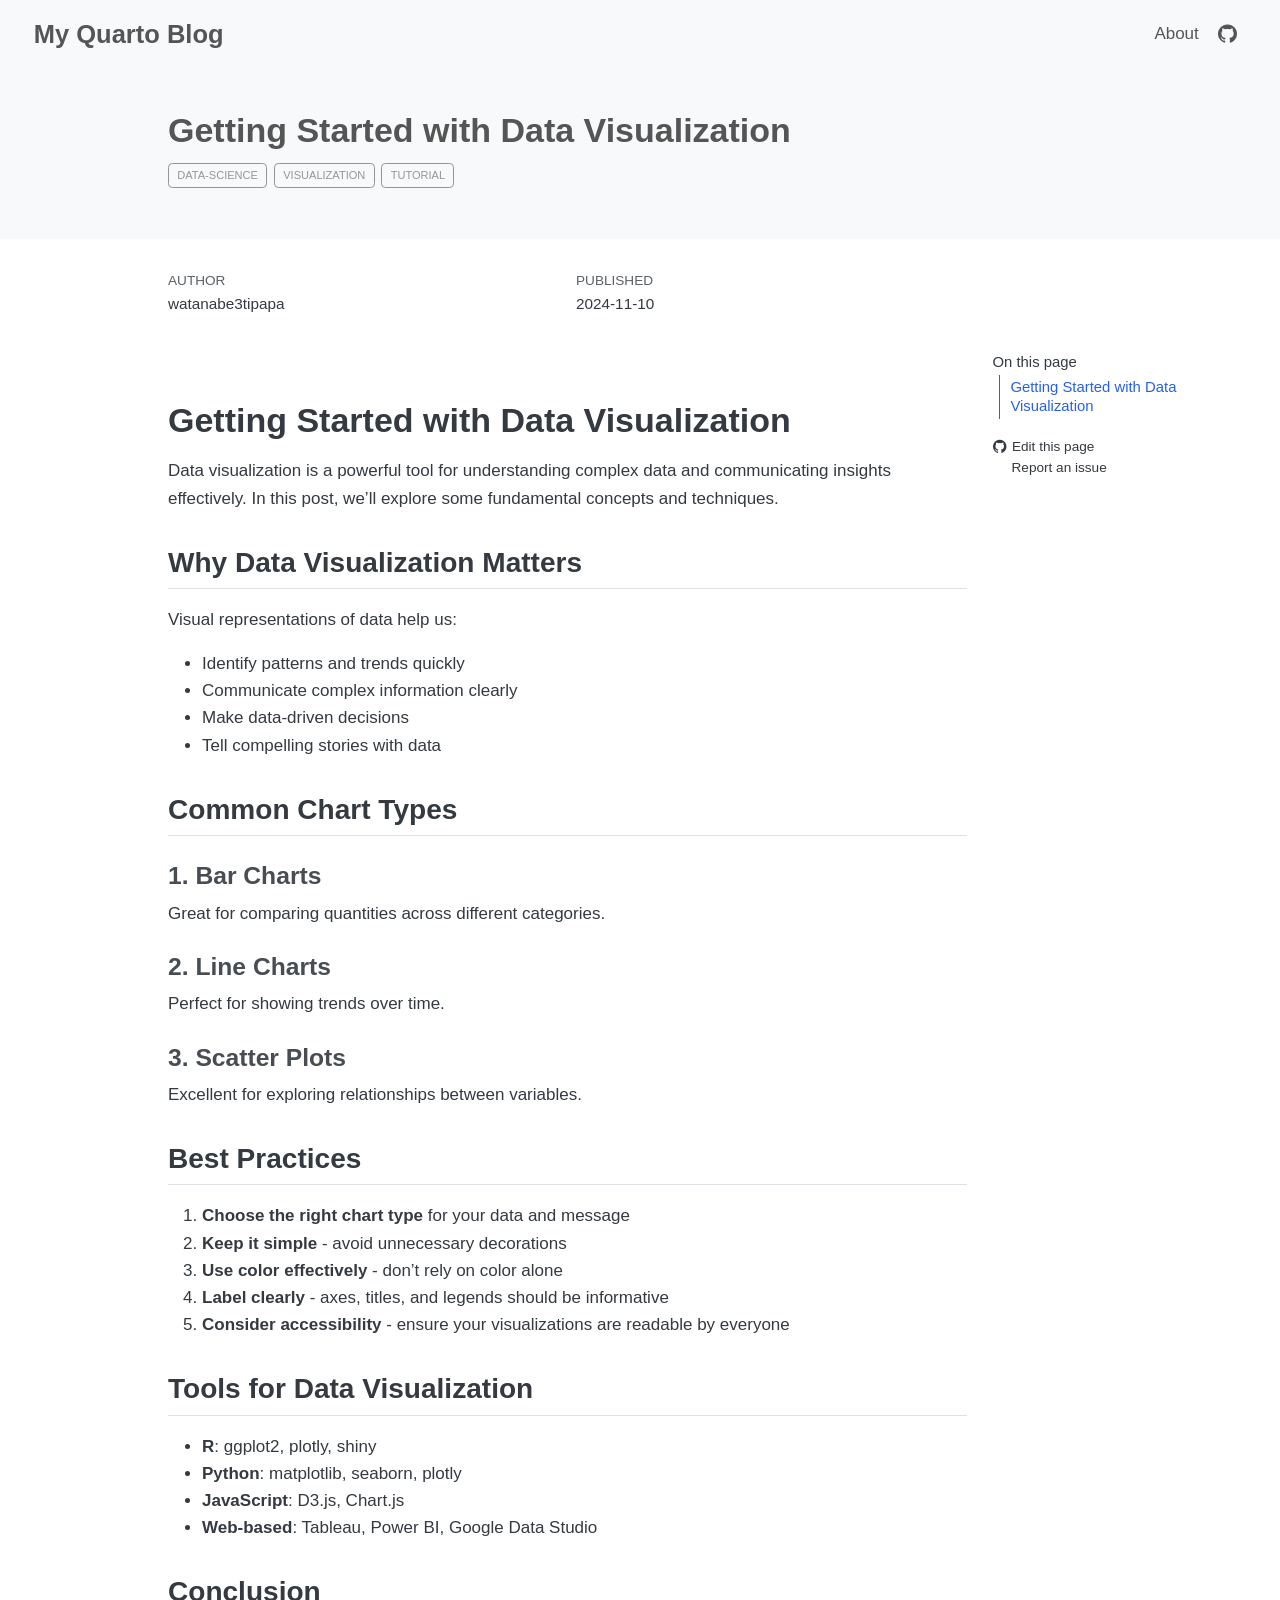
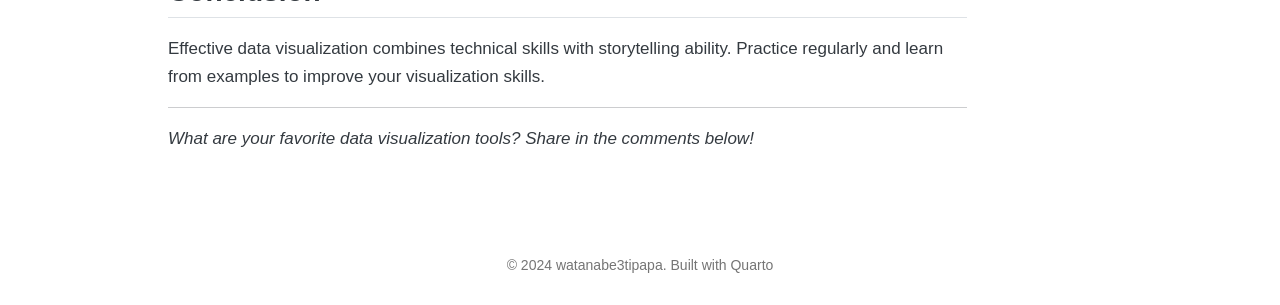
==== docs/posts/data-visualization/index.html @ 34f4ce4f "chore: render Quarto site to docs" ====
<!DOCTYPE html>
<html xmlns="http://www.w3.org/1999/xhtml" lang="en" xml:lang="en"><head>

<meta charset="utf-8">
<meta name="generator" content="quarto-1.8.25">

<meta name="viewport" content="width=device-width, initial-scale=1.0, user-scalable=yes">

<meta name="author" content="watanabe3tipapa">
<meta name="dcterms.date" content="2024-11-10">

<title>Getting Started with Data Visualization – My Quarto Blog</title>
<style>
code{white-space: pre-wrap;}
span.smallcaps{font-variant: small-caps;}
div.columns{display: flex; gap: min(4vw, 1.5em);}
div.column{flex: auto; overflow-x: auto;}
div.hanging-indent{margin-left: 1.5em; text-indent: -1.5em;}
ul.task-list{list-style: none;}
ul.task-list li input[type="checkbox"] {
  width: 0.8em;
  margin: 0 0.8em 0.2em -1em; /* quarto-specific, see https://github.com/quarto-dev/quarto-cli/issues/4556 */ 
  vertical-align: middle;
}
</style>


<script src="../../site_libs/quarto-nav/quarto-nav.js"></script>
<script src="../../site_libs/quarto-nav/headroom.min.js"></script>
<script src="../../site_libs/clipboard/clipboard.min.js"></script>
<script src="../../site_libs/quarto-search/autocomplete.umd.js"></script>
<script src="../../site_libs/quarto-search/fuse.min.js"></script>
<script src="../../site_libs/quarto-search/quarto-search.js"></script>
<meta name="quarto:offset" content="../../">
<script src="../../site_libs/quarto-html/quarto.js" type="module"></script>
<script src="../../site_libs/quarto-html/tabsets/tabsets.js" type="module"></script>
<script src="../../site_libs/quarto-html/axe/axe-check.js" type="module"></script>
<script src="../../site_libs/quarto-html/popper.min.js"></script>
<script src="../../site_libs/quarto-html/tippy.umd.min.js"></script>
<script src="../../site_libs/quarto-html/anchor.min.js"></script>
<link href="../../site_libs/quarto-html/tippy.css" rel="stylesheet">
<link href="../../site_libs/quarto-html/quarto-syntax-highlighting-7b89279ff1a6dce999919e0e67d4d9ec.css" rel="stylesheet" id="quarto-text-highlighting-styles">
<script src="../../site_libs/bootstrap/bootstrap.min.js"></script>
<link href="../../site_libs/bootstrap/bootstrap-icons.css" rel="stylesheet">
<link href="../../site_libs/bootstrap/bootstrap-635a35c16803d16fd9db22f392043487.min.css" rel="stylesheet" append-hash="true" id="quarto-bootstrap" data-mode="light">
<script id="quarto-search-options" type="application/json">{
  "location": "navbar",
  "copy-button": false,
  "collapse-after": 3,
  "panel-placement": "end",
  "type": "overlay",
  "limit": 50,
  "keyboard-shortcut": [
    "f",
    "/",
    "s"
  ],
  "show-item-context": false,
  "language": {
    "search-no-results-text": "No results",
    "search-matching-documents-text": "matching documents",
    "search-copy-link-title": "Copy link to search",
    "search-hide-matches-text": "Hide additional matches",
    "search-more-match-text": "more match in this document",
    "search-more-matches-text": "more matches in this document",
    "search-clear-button-title": "Clear",
    "search-text-placeholder": "",
    "search-detached-cancel-button-title": "Cancel",
    "search-submit-button-title": "Submit",
    "search-label": "Search"
  }
}</script>


<link rel="stylesheet" href="../../styles.css">
<meta property="og:title" content="Getting Started with Data Visualization – My Quarto Blog">
<meta property="og:description" content="A blog about data science, programming, and technology by watanabe3tipapa">
<meta property="og:image" content="https://via.placeholder.com/800x400/0366d6/ffffff?text=Data+Visualization">
<meta property="og:site_name" content="My Quarto Blog">
<meta name="twitter:title" content="Getting Started with Data Visualization – My Quarto Blog">
<meta name="twitter:description" content="A blog about data science, programming, and technology by watanabe3tipapa">
<meta name="twitter:image" content="https://via.placeholder.com/800x400/0366d6/ffffff?text=Data+Visualization">
<meta name="twitter:creator" content="@watanabe3tipapa">
<meta name="twitter:site" content="@watanabe3tipapa">
<meta name="twitter:card" content="summary_large_image">
</head>

<body class="nav-fixed quarto-light">

<div id="quarto-search-results"></div>
  <header id="quarto-header" class="headroom fixed-top quarto-banner">
    <nav class="navbar navbar-expand-lg " data-bs-theme="dark">
      <div class="navbar-container container-fluid">
      <div class="navbar-brand-container mx-auto">
    <a href="../../index.html" class="navbar-brand navbar-brand-logo">
    </a>
    <a class="navbar-brand" href="../../index.html">
    <span class="navbar-title">My Quarto Blog</span>
    </a>
  </div>
            <div id="quarto-search" class="" title="Search"></div>
          <button class="navbar-toggler" type="button" data-bs-toggle="collapse" data-bs-target="#navbarCollapse" aria-controls="navbarCollapse" role="menu" aria-expanded="false" aria-label="Toggle navigation" onclick="if (window.quartoToggleHeadroom) { window.quartoToggleHeadroom(); }">
  <span class="navbar-toggler-icon"></span>
</button>
          <div class="collapse navbar-collapse" id="navbarCollapse">
            <ul class="navbar-nav navbar-nav-scroll ms-auto">
  <li class="nav-item">
    <a class="nav-link" href="../../about.html"> 
<span class="menu-text">About</span></a>
  </li>  
  <li class="nav-item compact">
    <a class="nav-link" href="https://github.com/watanabe3tipapa"> <i class="bi bi-github" role="img" aria-label="GitHub">
</i> 
<span class="menu-text"></span></a>
  </li>  
</ul>
          </div> <!-- /navcollapse -->
            <div class="quarto-navbar-tools">
</div>
      </div> <!-- /container-fluid -->
    </nav>
</header>
<!-- content -->
<header id="title-block-header" class="quarto-title-block default page-columns page-full">
  <div class="quarto-title-banner page-columns page-full">
    <div class="quarto-title column-body">
      <h1 class="title">Getting Started with Data Visualization</h1>
                                <div class="quarto-categories">
                <div class="quarto-category">data-science</div>
                <div class="quarto-category">visualization</div>
                <div class="quarto-category">tutorial</div>
              </div>
                  </div>
  </div>
    
  
  <div class="quarto-title-meta">

      <div>
      <div class="quarto-title-meta-heading">Author</div>
      <div class="quarto-title-meta-contents">
               <p>watanabe3tipapa </p>
            </div>
    </div>
      
      <div>
      <div class="quarto-title-meta-heading">Published</div>
      <div class="quarto-title-meta-contents">
        <p class="date">2024-11-10</p>
      </div>
    </div>
    
      
    </div>
    
  
  </header><div id="quarto-content" class="quarto-container page-columns page-rows-contents page-layout-article page-navbar">
<!-- sidebar -->
<!-- margin-sidebar -->
    <div id="quarto-margin-sidebar" class="sidebar margin-sidebar">
        <nav id="TOC" role="doc-toc" class="toc-active">
    <h2 id="toc-title">On this page</h2>
   
  <ul>
  <li><a href="#getting-started-with-data-visualization" id="toc-getting-started-with-data-visualization" class="nav-link active" data-scroll-target="#getting-started-with-data-visualization">Getting Started with Data Visualization</a>
  <ul class="collapse">
  <li><a href="#why-data-visualization-matters" id="toc-why-data-visualization-matters" class="nav-link" data-scroll-target="#why-data-visualization-matters">Why Data Visualization Matters</a></li>
  <li><a href="#common-chart-types" id="toc-common-chart-types" class="nav-link" data-scroll-target="#common-chart-types">Common Chart Types</a>
  <ul class="collapse">
  <li><a href="#bar-charts" id="toc-bar-charts" class="nav-link" data-scroll-target="#bar-charts">1. Bar Charts</a></li>
  <li><a href="#line-charts" id="toc-line-charts" class="nav-link" data-scroll-target="#line-charts">2. Line Charts</a></li>
  <li><a href="#scatter-plots" id="toc-scatter-plots" class="nav-link" data-scroll-target="#scatter-plots">3. Scatter Plots</a></li>
  </ul></li>
  <li><a href="#best-practices" id="toc-best-practices" class="nav-link" data-scroll-target="#best-practices">Best Practices</a></li>
  <li><a href="#tools-for-data-visualization" id="toc-tools-for-data-visualization" class="nav-link" data-scroll-target="#tools-for-data-visualization">Tools for Data Visualization</a></li>
  <li><a href="#conclusion" id="toc-conclusion" class="nav-link" data-scroll-target="#conclusion">Conclusion</a></li>
  </ul></li>
  </ul>
<div class="toc-actions"><ul><li><a href="https://github.com/watanabe3tipapa/quarto-blog/edit/main/posts/data-visualization/index.qmd" class="toc-action"><i class="bi bi-github"></i>Edit this page</a></li><li><a href="https://github.com/watanabe3tipapa/quarto-blog/issues/new" class="toc-action"><i class="bi empty"></i>Report an issue</a></li></ul></div></nav>
    </div>
<!-- main -->
<main class="content quarto-banner-title-block" id="quarto-document-content">





<section id="getting-started-with-data-visualization" class="level1">
<h1>Getting Started with Data Visualization</h1>
<p>Data visualization is a powerful tool for understanding complex data and communicating insights effectively. In this post, we’ll explore some fundamental concepts and techniques.</p>
<section id="why-data-visualization-matters" class="level2">
<h2 class="anchored" data-anchor-id="why-data-visualization-matters">Why Data Visualization Matters</h2>
<p>Visual representations of data help us:</p>
<ul>
<li>Identify patterns and trends quickly</li>
<li>Communicate complex information clearly</li>
<li>Make data-driven decisions</li>
<li>Tell compelling stories with data</li>
</ul>
</section>
<section id="common-chart-types" class="level2">
<h2 class="anchored" data-anchor-id="common-chart-types">Common Chart Types</h2>
<section id="bar-charts" class="level3">
<h3 class="anchored" data-anchor-id="bar-charts">1. Bar Charts</h3>
<p>Great for comparing quantities across different categories.</p>
</section>
<section id="line-charts" class="level3">
<h3 class="anchored" data-anchor-id="line-charts">2. Line Charts</h3>
<p>Perfect for showing trends over time.</p>
</section>
<section id="scatter-plots" class="level3">
<h3 class="anchored" data-anchor-id="scatter-plots">3. Scatter Plots</h3>
<p>Excellent for exploring relationships between variables.</p>
</section>
</section>
<section id="best-practices" class="level2">
<h2 class="anchored" data-anchor-id="best-practices">Best Practices</h2>
<ol type="1">
<li><strong>Choose the right chart type</strong> for your data and message</li>
<li><strong>Keep it simple</strong> - avoid unnecessary decorations</li>
<li><strong>Use color effectively</strong> - don’t rely on color alone</li>
<li><strong>Label clearly</strong> - axes, titles, and legends should be informative</li>
<li><strong>Consider accessibility</strong> - ensure your visualizations are readable by everyone</li>
</ol>
</section>
<section id="tools-for-data-visualization" class="level2">
<h2 class="anchored" data-anchor-id="tools-for-data-visualization">Tools for Data Visualization</h2>
<ul>
<li><strong>R</strong>: ggplot2, plotly, shiny</li>
<li><strong>Python</strong>: matplotlib, seaborn, plotly</li>
<li><strong>JavaScript</strong>: D3.js, Chart.js</li>
<li><strong>Web-based</strong>: Tableau, Power BI, Google Data Studio</li>
</ul>
</section>
<section id="conclusion" class="level2">
<h2 class="anchored" data-anchor-id="conclusion">Conclusion</h2>
<p>Effective data visualization combines technical skills with storytelling ability. Practice regularly and learn from examples to improve your visualization skills.</p>
<hr>
<p><em>What are your favorite data visualization tools? Share in the comments below!</em></p>


</section>
</section>

</main> <!-- /main -->
<script id="quarto-html-after-body" type="application/javascript">
  window.document.addEventListener("DOMContentLoaded", function (event) {
    const icon = "";
    const anchorJS = new window.AnchorJS();
    anchorJS.options = {
      placement: 'right',
      icon: icon
    };
    anchorJS.add('.anchored');
    const isCodeAnnotation = (el) => {
      for (const clz of el.classList) {
        if (clz.startsWith('code-annotation-')) {                     
          return true;
        }
      }
      return false;
    }
    const onCopySuccess = function(e) {
      // button target
      const button = e.trigger;
      // don't keep focus
      button.blur();
      // flash "checked"
      button.classList.add('code-copy-button-checked');
      var currentTitle = button.getAttribute("title");
      button.setAttribute("title", "Copied!");
      let tooltip;
      if (window.bootstrap) {
        button.setAttribute("data-bs-toggle", "tooltip");
        button.setAttribute("data-bs-placement", "left");
        button.setAttribute("data-bs-title", "Copied!");
        tooltip = new bootstrap.Tooltip(button, 
          { trigger: "manual", 
            customClass: "code-copy-button-tooltip",
            offset: [0, -8]});
        tooltip.show();    
      }
      setTimeout(function() {
        if (tooltip) {
          tooltip.hide();
          button.removeAttribute("data-bs-title");
          button.removeAttribute("data-bs-toggle");
          button.removeAttribute("data-bs-placement");
        }
        button.setAttribute("title", currentTitle);
        button.classList.remove('code-copy-button-checked');
      }, 1000);
      // clear code selection
      e.clearSelection();
    }
    const getTextToCopy = function(trigger) {
      const outerScaffold = trigger.parentElement.cloneNode(true);
      const codeEl = outerScaffold.querySelector('code');
      for (const childEl of codeEl.children) {
        if (isCodeAnnotation(childEl)) {
          childEl.remove();
        }
      }
      return codeEl.innerText;
    }
    const clipboard = new window.ClipboardJS('.code-copy-button:not([data-in-quarto-modal])', {
      text: getTextToCopy
    });
    clipboard.on('success', onCopySuccess);
    if (window.document.getElementById('quarto-embedded-source-code-modal')) {
      const clipboardModal = new window.ClipboardJS('.code-copy-button[data-in-quarto-modal]', {
        text: getTextToCopy,
        container: window.document.getElementById('quarto-embedded-source-code-modal')
      });
      clipboardModal.on('success', onCopySuccess);
    }
      var localhostRegex = new RegExp(/^(?:http|https):\/\/localhost\:?[0-9]*\//);
      var mailtoRegex = new RegExp(/^mailto:/);
        var filterRegex = new RegExp("https:\/\/watanabe3tipapa\.github\.io\/quarto-blog");
      var isInternal = (href) => {
          return filterRegex.test(href) || localhostRegex.test(href) || mailtoRegex.test(href);
      }
      // Inspect non-navigation links and adorn them if external
     var links = window.document.querySelectorAll('a[href]:not(.nav-link):not(.navbar-brand):not(.toc-action):not(.sidebar-link):not(.sidebar-item-toggle):not(.pagination-link):not(.no-external):not([aria-hidden]):not(.dropdown-item):not(.quarto-navigation-tool):not(.about-link)');
      for (var i=0; i<links.length; i++) {
        const link = links[i];
        if (!isInternal(link.href)) {
          // undo the damage that might have been done by quarto-nav.js in the case of
          // links that we want to consider external
          if (link.dataset.originalHref !== undefined) {
            link.href = link.dataset.originalHref;
          }
        }
      }
    function tippyHover(el, contentFn, onTriggerFn, onUntriggerFn) {
      const config = {
        allowHTML: true,
        maxWidth: 500,
        delay: 100,
        arrow: false,
        appendTo: function(el) {
            return el.parentElement;
        },
        interactive: true,
        interactiveBorder: 10,
        theme: 'quarto',
        placement: 'bottom-start',
      };
      if (contentFn) {
        config.content = contentFn;
      }
      if (onTriggerFn) {
        config.onTrigger = onTriggerFn;
      }
      if (onUntriggerFn) {
        config.onUntrigger = onUntriggerFn;
      }
      window.tippy(el, config); 
    }
    const noterefs = window.document.querySelectorAll('a[role="doc-noteref"]');
    for (var i=0; i<noterefs.length; i++) {
      const ref = noterefs[i];
      tippyHover(ref, function() {
        // use id or data attribute instead here
        let href = ref.getAttribute('data-footnote-href') || ref.getAttribute('href');
        try { href = new URL(href).hash; } catch {}
        const id = href.replace(/^#\/?/, "");
        const note = window.document.getElementById(id);
        if (note) {
          return note.innerHTML;
        } else {
          return "";
        }
      });
    }
    const xrefs = window.document.querySelectorAll('a.quarto-xref');
    const processXRef = (id, note) => {
      // Strip column container classes
      const stripColumnClz = (el) => {
        el.classList.remove("page-full", "page-columns");
        if (el.children) {
          for (const child of el.children) {
            stripColumnClz(child);
          }
        }
      }
      stripColumnClz(note)
      if (id === null || id.startsWith('sec-')) {
        // Special case sections, only their first couple elements
        const container = document.createElement("div");
        if (note.children && note.children.length > 2) {
          container.appendChild(note.children[0].cloneNode(true));
          for (let i = 1; i < note.children.length; i++) {
            const child = note.children[i];
            if (child.tagName === "P" && child.innerText === "") {
              continue;
            } else {
              container.appendChild(child.cloneNode(true));
              break;
            }
          }
          if (window.Quarto?.typesetMath) {
            window.Quarto.typesetMath(container);
          }
          return container.innerHTML
        } else {
          if (window.Quarto?.typesetMath) {
            window.Quarto.typesetMath(note);
          }
          return note.innerHTML;
        }
      } else {
        // Remove any anchor links if they are present
        const anchorLink = note.querySelector('a.anchorjs-link');
        if (anchorLink) {
          anchorLink.remove();
        }
        if (window.Quarto?.typesetMath) {
          window.Quarto.typesetMath(note);
        }
        if (note.classList.contains("callout")) {
          return note.outerHTML;
        } else {
          return note.innerHTML;
        }
      }
    }
    for (var i=0; i<xrefs.length; i++) {
      const xref = xrefs[i];
      tippyHover(xref, undefined, function(instance) {
        instance.disable();
        let url = xref.getAttribute('href');
        let hash = undefined; 
        if (url.startsWith('#')) {
          hash = url;
        } else {
          try { hash = new URL(url).hash; } catch {}
        }
        if (hash) {
          const id = hash.replace(/^#\/?/, "");
          const note = window.document.getElementById(id);
          if (note !== null) {
            try {
              const html = processXRef(id, note.cloneNode(true));
              instance.setContent(html);
            } finally {
              instance.enable();
              instance.show();
            }
          } else {
            // See if we can fetch this
            fetch(url.split('#')[0])
            .then(res => res.text())
            .then(html => {
              const parser = new DOMParser();
              const htmlDoc = parser.parseFromString(html, "text/html");
              const note = htmlDoc.getElementById(id);
              if (note !== null) {
                const html = processXRef(id, note);
                instance.setContent(html);
              } 
            }).finally(() => {
              instance.enable();
              instance.show();
            });
          }
        } else {
          // See if we can fetch a full url (with no hash to target)
          // This is a special case and we should probably do some content thinning / targeting
          fetch(url)
          .then(res => res.text())
          .then(html => {
            const parser = new DOMParser();
            const htmlDoc = parser.parseFromString(html, "text/html");
            const note = htmlDoc.querySelector('main.content');
            if (note !== null) {
              // This should only happen for chapter cross references
              // (since there is no id in the URL)
              // remove the first header
              if (note.children.length > 0 && note.children[0].tagName === "HEADER") {
                note.children[0].remove();
              }
              const html = processXRef(null, note);
              instance.setContent(html);
            } 
          }).finally(() => {
            instance.enable();
            instance.show();
          });
        }
      }, function(instance) {
      });
    }
        let selectedAnnoteEl;
        const selectorForAnnotation = ( cell, annotation) => {
          let cellAttr = 'data-code-cell="' + cell + '"';
          let lineAttr = 'data-code-annotation="' +  annotation + '"';
          const selector = 'span[' + cellAttr + '][' + lineAttr + ']';
          return selector;
        }
        const selectCodeLines = (annoteEl) => {
          const doc = window.document;
          const targetCell = annoteEl.getAttribute("data-target-cell");
          const targetAnnotation = annoteEl.getAttribute("data-target-annotation");
          const annoteSpan = window.document.querySelector(selectorForAnnotation(targetCell, targetAnnotation));
          const lines = annoteSpan.getAttribute("data-code-lines").split(",");
          const lineIds = lines.map((line) => {
            return targetCell + "-" + line;
          })
          let top = null;
          let height = null;
          let parent = null;
          if (lineIds.length > 0) {
              //compute the position of the single el (top and bottom and make a div)
              const el = window.document.getElementById(lineIds[0]);
              top = el.offsetTop;
              height = el.offsetHeight;
              parent = el.parentElement.parentElement;
            if (lineIds.length > 1) {
              const lastEl = window.document.getElementById(lineIds[lineIds.length - 1]);
              const bottom = lastEl.offsetTop + lastEl.offsetHeight;
              height = bottom - top;
            }
            if (top !== null && height !== null && parent !== null) {
              // cook up a div (if necessary) and position it 
              let div = window.document.getElementById("code-annotation-line-highlight");
              if (div === null) {
                div = window.document.createElement("div");
                div.setAttribute("id", "code-annotation-line-highlight");
                div.style.position = 'absolute';
                parent.appendChild(div);
              }
              div.style.top = top - 2 + "px";
              div.style.height = height + 4 + "px";
              div.style.left = 0;
              let gutterDiv = window.document.getElementById("code-annotation-line-highlight-gutter");
              if (gutterDiv === null) {
                gutterDiv = window.document.createElement("div");
                gutterDiv.setAttribute("id", "code-annotation-line-highlight-gutter");
                gutterDiv.style.position = 'absolute';
                const codeCell = window.document.getElementById(targetCell);
                const gutter = codeCell.querySelector('.code-annotation-gutter');
                gutter.appendChild(gutterDiv);
              }
              gutterDiv.style.top = top - 2 + "px";
              gutterDiv.style.height = height + 4 + "px";
            }
            selectedAnnoteEl = annoteEl;
          }
        };
        const unselectCodeLines = () => {
          const elementsIds = ["code-annotation-line-highlight", "code-annotation-line-highlight-gutter"];
          elementsIds.forEach((elId) => {
            const div = window.document.getElementById(elId);
            if (div) {
              div.remove();
            }
          });
          selectedAnnoteEl = undefined;
        };
          // Handle positioning of the toggle
      window.addEventListener(
        "resize",
        throttle(() => {
          elRect = undefined;
          if (selectedAnnoteEl) {
            selectCodeLines(selectedAnnoteEl);
          }
        }, 10)
      );
      function throttle(fn, ms) {
      let throttle = false;
      let timer;
        return (...args) => {
          if(!throttle) { // first call gets through
              fn.apply(this, args);
              throttle = true;
          } else { // all the others get throttled
              if(timer) clearTimeout(timer); // cancel #2
              timer = setTimeout(() => {
                fn.apply(this, args);
                timer = throttle = false;
              }, ms);
          }
        };
      }
        // Attach click handler to the DT
        const annoteDls = window.document.querySelectorAll('dt[data-target-cell]');
        for (const annoteDlNode of annoteDls) {
          annoteDlNode.addEventListener('click', (event) => {
            const clickedEl = event.target;
            if (clickedEl !== selectedAnnoteEl) {
              unselectCodeLines();
              const activeEl = window.document.querySelector('dt[data-target-cell].code-annotation-active');
              if (activeEl) {
                activeEl.classList.remove('code-annotation-active');
              }
              selectCodeLines(clickedEl);
              clickedEl.classList.add('code-annotation-active');
            } else {
              // Unselect the line
              unselectCodeLines();
              clickedEl.classList.remove('code-annotation-active');
            }
          });
        }
    const findCites = (el) => {
      const parentEl = el.parentElement;
      if (parentEl) {
        const cites = parentEl.dataset.cites;
        if (cites) {
          return {
            el,
            cites: cites.split(' ')
          };
        } else {
          return findCites(el.parentElement)
        }
      } else {
        return undefined;
      }
    };
    var bibliorefs = window.document.querySelectorAll('a[role="doc-biblioref"]');
    for (var i=0; i<bibliorefs.length; i++) {
      const ref = bibliorefs[i];
      const citeInfo = findCites(ref);
      if (citeInfo) {
        tippyHover(citeInfo.el, function() {
          var popup = window.document.createElement('div');
          citeInfo.cites.forEach(function(cite) {
            var citeDiv = window.document.createElement('div');
            citeDiv.classList.add('hanging-indent');
            citeDiv.classList.add('csl-entry');
            var biblioDiv = window.document.getElementById('ref-' + cite);
            if (biblioDiv) {
              citeDiv.innerHTML = biblioDiv.innerHTML;
            }
            popup.appendChild(citeDiv);
          });
          return popup.innerHTML;
        });
      }
    }
  });
  </script>
</div> <!-- /content -->
<footer class="footer">
  <div class="nav-footer">
    <div class="nav-footer-left">
      &nbsp;
    </div>   
    <div class="nav-footer-center">
<p>© 2024 watanabe3tipapa. Built with <a href="https://quarto.org/">Quarto</a></p>
<div class="toc-actions d-sm-block d-md-none"><ul><li><a href="https://github.com/watanabe3tipapa/quarto-blog/edit/main/posts/data-visualization/index.qmd" class="toc-action"><i class="bi bi-github"></i>Edit this page</a></li><li><a href="https://github.com/watanabe3tipapa/quarto-blog/issues/new" class="toc-action"><i class="bi empty"></i>Report an issue</a></li></ul></div></div>
    <div class="nav-footer-right">
      &nbsp;
    </div>
  </div>
</footer>




</body></html>
---- docs/site_libs/quarto-html/tippy.css ----
.tippy-box[data-animation=fade][data-state=hidden]{opacity:0}[data-tippy-root]{max-width:calc(100vw - 10px)}.tippy-box{position:relative;background-color:#333;color:#fff;border-radius:4px;font-size:14px;line-height:1.4;white-space:normal;outline:0;transition-property:transform,visibility,opacity}.tippy-box[data-placement^=top]>.tippy-arrow{bottom:0}.tippy-box[data-placement^=top]>.tippy-arrow:before{bottom:-7px;left:0;border-width:8px 8px 0;border-top-color:initial;transform-origin:center top}.tippy-box[data-placement^=bottom]>.tippy-arrow{top:0}.tippy-box[data-placement^=bottom]>.tippy-arrow:before{top:-7px;left:0;border-width:0 8px 8px;border-bottom-color:initial;transform-origin:center bottom}.tippy-box[data-placement^=left]>.tippy-arrow{right:0}.tippy-box[data-placement^=left]>.tippy-arrow:before{border-width:8px 0 8px 8px;border-left-color:initial;right:-7px;transform-origin:center left}.tippy-box[data-placement^=right]>.tippy-arrow{left:0}.tippy-box[data-placement^=right]>.tippy-arrow:before{left:-7px;border-width:8px 8px 8px 0;border-right-color:initial;transform-origin:center right}.tippy-box[data-inertia][data-state=visible]{transition-timing-function:cubic-bezier(.54,1.5,.38,1.11)}.tippy-arrow{width:16px;height:16px;color:#333}.tippy-arrow:before{content:"";position:absolute;border-color:transparent;border-style:solid}.tippy-content{position:relative;padding:5px 9px;z-index:1}
---- docs/site_libs/quarto-html/quarto-syntax-highlighting-7b89279ff1a6dce999919e0e67d4d9ec.css ----
/* quarto syntax highlight colors */
:root {
  --quarto-hl-ot-color: #003B4F;
  --quarto-hl-at-color: #657422;
  --quarto-hl-ss-color: #20794D;
  --quarto-hl-an-color: #5E5E5E;
  --quarto-hl-fu-color: #4758AB;
  --quarto-hl-st-color: #20794D;
  --quarto-hl-cf-color: #003B4F;
  --quarto-hl-op-color: #5E5E5E;
  --quarto-hl-er-color: #AD0000;
  --quarto-hl-bn-color: #AD0000;
  --quarto-hl-al-color: #AD0000;
  --quarto-hl-va-color: #111111;
  --quarto-hl-bu-color: inherit;
  --quarto-hl-ex-color: inherit;
  --quarto-hl-pp-color: #AD0000;
  --quarto-hl-in-color: #5E5E5E;
  --quarto-hl-vs-color: #20794D;
  --quarto-hl-wa-color: #5E5E5E;
  --quarto-hl-do-color: #5E5E5E;
  --quarto-hl-im-color: #00769E;
  --quarto-hl-ch-color: #20794D;
  --quarto-hl-dt-color: #AD0000;
  --quarto-hl-fl-color: #AD0000;
  --quarto-hl-co-color: #5E5E5E;
  --quarto-hl-cv-color: #5E5E5E;
  --quarto-hl-cn-color: #8f5902;
  --quarto-hl-sc-color: #5E5E5E;
  --quarto-hl-dv-color: #AD0000;
  --quarto-hl-kw-color: #003B4F;
}

/* other quarto variables */
:root {
  --quarto-font-monospace: SFMono-Regular, Menlo, Monaco, Consolas, "Liberation Mono", "Courier New", monospace;
}

/* syntax highlight based on Pandoc's rules */
pre > code.sourceCode > span {
  color: #003B4F;
}

code.sourceCode > span {
  color: #003B4F;
}

div.sourceCode,
div.sourceCode pre.sourceCode {
  color: #003B4F;
}

/* Normal */
code span {
  color: #003B4F;
}

/* Alert */
code span.al {
  color: #AD0000;
  font-style: inherit;
}

/* Annotation */
code span.an {
  color: #5E5E5E;
  font-style: inherit;
}

/* Attribute */
code span.at {
  color: #657422;
  font-style: inherit;
}

/* BaseN */
code span.bn {
  color: #AD0000;
  font-style: inherit;
}

/* BuiltIn */
code span.bu {
  font-style: inherit;
}

/* ControlFlow */
code span.cf {
  color: #003B4F;
  font-weight: bold;
  font-style: inherit;
}

/* Char */
code span.ch {
  color: #20794D;
  font-style: inherit;
}

/* Constant */
code span.cn {
  color: #8f5902;
  font-style: inherit;
}

/* Comment */
code span.co {
  color: #5E5E5E;
  font-style: inherit;
}

/* CommentVar */
code span.cv {
  color: #5E5E5E;
  font-style: italic;
}

/* Documentation */
code span.do {
  color: #5E5E5E;
  font-style: italic;
}

/* DataType */
code span.dt {
  color: #AD0000;
  font-style: inherit;
}

/* DecVal */
code span.dv {
  color: #AD0000;
  font-style: inherit;
}

/* Error */
code span.er {
  color: #AD0000;
  font-style: inherit;
}

/* Extension */
code span.ex {
  font-style: inherit;
}

/* Float */
code span.fl {
  color: #AD0000;
  font-style: inherit;
}

/* Function */
code span.fu {
  color: #4758AB;
  font-style: inherit;
}

/* Import */
code span.im {
  color: #00769E;
  font-style: inherit;
}

/* Information */
code span.in {
  color: #5E5E5E;
  font-style: inherit;
}

/* Keyword */
code span.kw {
  color: #003B4F;
  font-weight: bold;
  font-style: inherit;
}

/* Operator */
code span.op {
  color: #5E5E5E;
  font-style: inherit;
}

/* Other */
code span.ot {
  color: #003B4F;
  font-style: inherit;
}

/* Preprocessor */
code span.pp {
  color: #AD0000;
  font-style: inherit;
}

/* SpecialChar */
code span.sc {
  color: #5E5E5E;
  font-style: inherit;
}

/* SpecialString */
code span.ss {
  color: #20794D;
  font-style: inherit;
}

/* String */
code span.st {
  color: #20794D;
  font-style: inherit;
}

/* Variable */
code span.va {
  color: #111111;
  font-style: inherit;
}

/* VerbatimString */
code span.vs {
  color: #20794D;
  font-style: inherit;
}

/* Warning */
code span.wa {
  color: #5E5E5E;
  font-style: italic;
}

.prevent-inlining {
  content: "</";
}

/*# sourceMappingURL=3944bc705cfaf4c80e56f77c5205168a.css.map */
---- docs/styles.css ----
/* Custom CSS styles for Quarto Blog */

/* Improve typography */
body {
  font-family: -apple-system, BlinkMacSystemFont, "Segoe UI", Roboto, "Helvetica Neue", Arial, sans-serif;
  line-height: 1.6;
}

/* Style the blog title */
.navbar-title {
  font-weight: 700;
  font-size: 1.5rem;
}

/* Improve post cards */
.quarto-listing-card {
  border-radius: 8px;
  box-shadow: 0 2px 8px rgba(0,0,0,0.1);
  transition: transform 0.2s ease-in-out, box-shadow 0.2s ease-in-out;
}

.quarto-listing-card:hover {
  transform: translateY(-2px);
  box-shadow: 0 4px 16px rgba(0,0,0,0.15);
}

/* Style code blocks */
pre {
  border-radius: 6px;
  border: 1px solid #e1e4e8;
}

code {
  background-color: #f6f8fa;
  padding: 0.2em 0.4em;
  border-radius: 3px;
  font-size: 0.85em;
}

/* Improve about page styling */
.about-template {
  max-width: 800px;
  margin: 0 auto;
}

.about-image {
  border-radius: 50%;
  width: 150px;
  height: 150px;
  object-fit: cover;
  border: 4px solid #fff;
  box-shadow: 0 4px 12px rgba(0,0,0,0.15);
}

/* Style links */
a {
  color: #0366d6;
  text-decoration: none;
}

a:hover {
  text-decoration: underline;
}

/* Improve footer */
.page-footer {
  margin-top: 3rem;
  padding: 2rem 0;
  border-top: 1px solid #e1e4e8;
  font-size: 0.9rem;
  color: #6a737d;
}

/* Responsive adjustments */
@media (max-width: 768px) {
  .navbar-title {
    font-size: 1.2rem;
  }
  
  .about-image {
    width: 120px;
    height: 120px;
  }
}
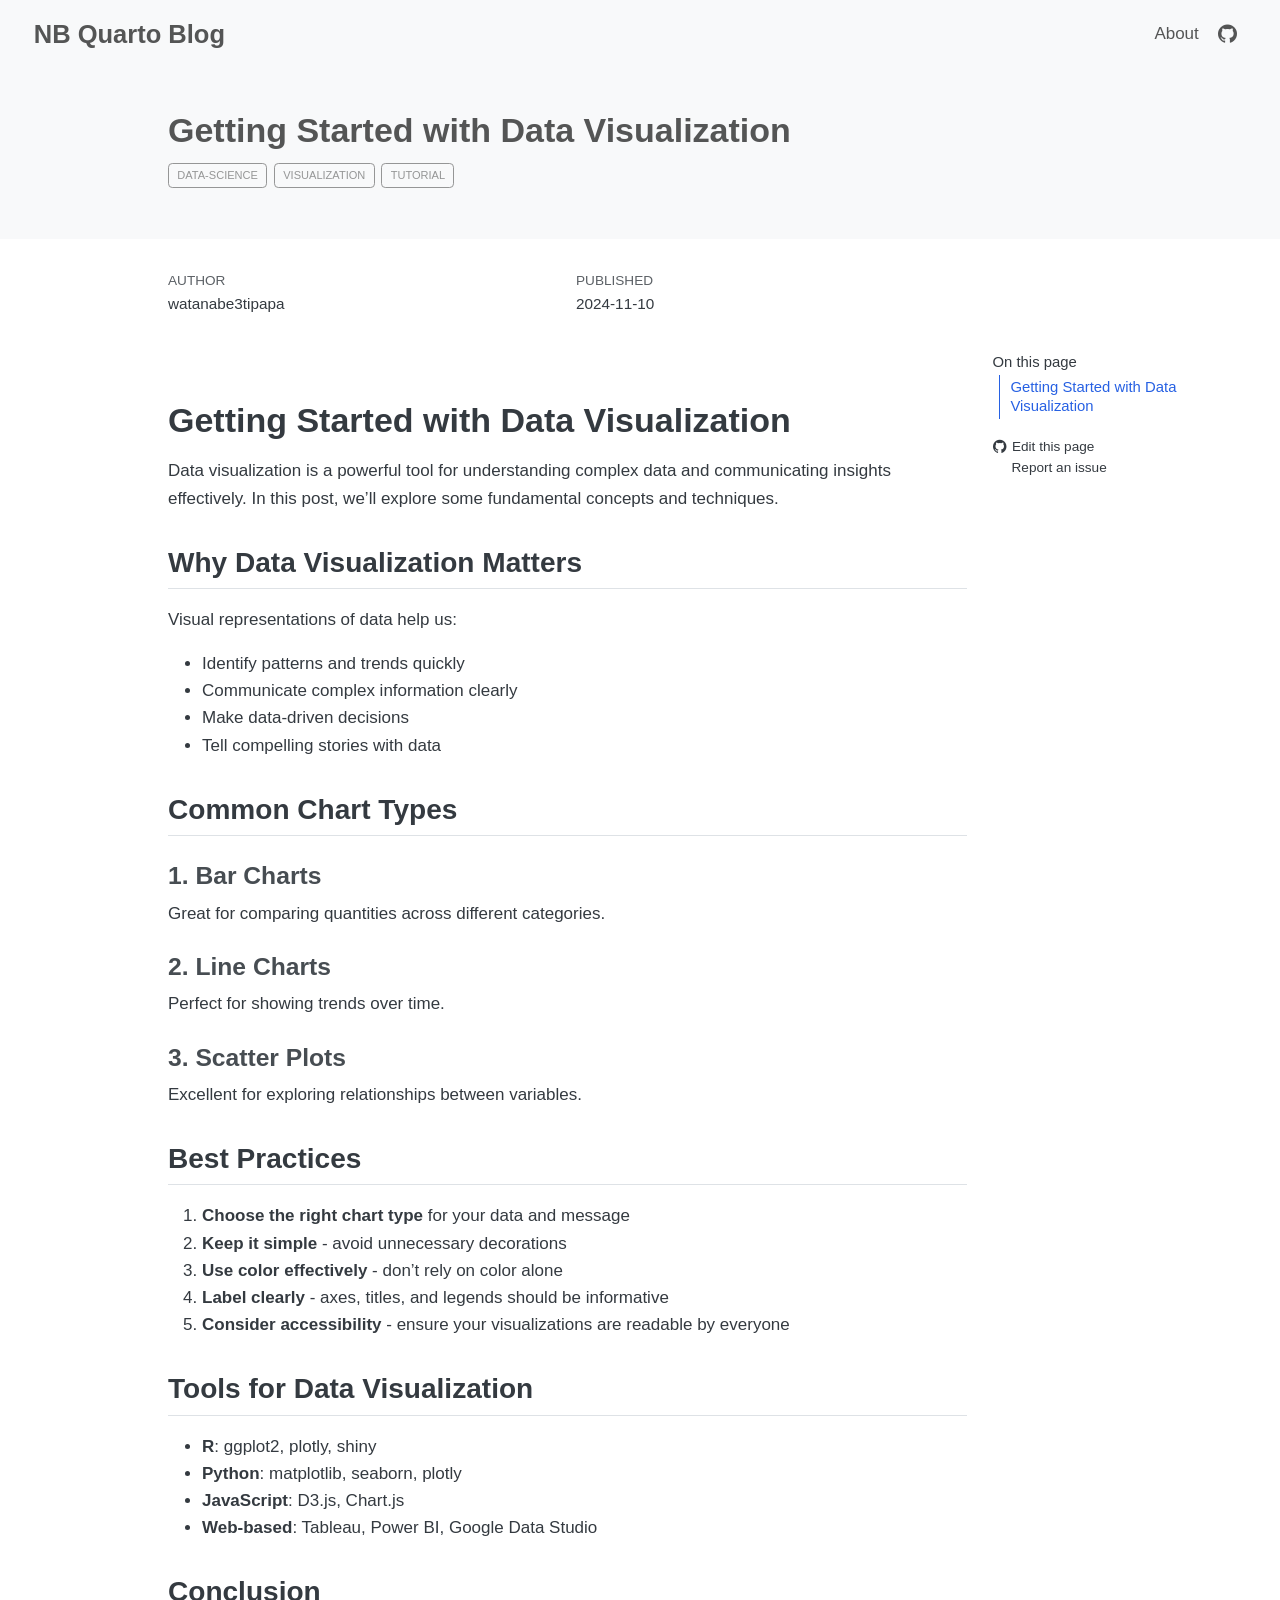
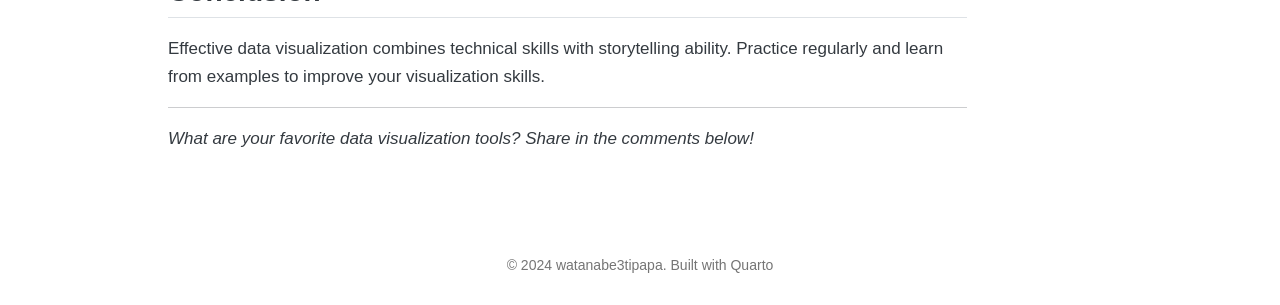
==== commit dda4b894: "chore: render Quarto site to docs" ====
--- a/docs/posts/data-visualization/index.html
+++ b/docs/posts/data-visualization/index.html
@@ -9,7 +9,7 @@
 <meta name="author" content="watanabe3tipapa">
 <meta name="dcterms.date" content="2024-11-10">
 
-<title>Getting Started with Data Visualization – My Quarto Blog</title>
+<title>Getting Started with Data Visualization – NB Quarto Blog</title>
 <style>
 code{white-space: pre-wrap;}
 span.smallcaps{font-variant: small-caps;}
@@ -73,11 +73,11 @@
 
 
 <link rel="stylesheet" href="../../styles.css">
-<meta property="og:title" content="Getting Started with Data Visualization – My Quarto Blog">
+<meta property="og:title" content="Getting Started with Data Visualization – NB Quarto Blog">
 <meta property="og:description" content="A blog about data science, programming, and technology by watanabe3tipapa">
 <meta property="og:image" content="https://via.placeholder.com/800x400/0366d6/ffffff?text=Data+Visualization">
-<meta property="og:site_name" content="My Quarto Blog">
-<meta name="twitter:title" content="Getting Started with Data Visualization – My Quarto Blog">
+<meta property="og:site_name" content="NB Quarto Blog">
+<meta name="twitter:title" content="Getting Started with Data Visualization – NB Quarto Blog">
 <meta name="twitter:description" content="A blog about data science, programming, and technology by watanabe3tipapa">
 <meta name="twitter:image" content="https://via.placeholder.com/800x400/0366d6/ffffff?text=Data+Visualization">
 <meta name="twitter:creator" content="@watanabe3tipapa">
@@ -95,7 +95,7 @@
     <a href="../../index.html" class="navbar-brand navbar-brand-logo">
     </a>
     <a class="navbar-brand" href="../../index.html">
-    <span class="navbar-title">My Quarto Blog</span>
+    <span class="navbar-title">NB Quarto Blog</span>
     </a>
   </div>
             <div id="quarto-search" class="" title="Search"></div>
@@ -176,7 +176,7 @@
   <li><a href="#conclusion" id="toc-conclusion" class="nav-link" data-scroll-target="#conclusion">Conclusion</a></li>
   </ul></li>
   </ul>
-<div class="toc-actions"><ul><li><a href="https://github.com/watanabe3tipapa/quarto-blog/edit/main/posts/data-visualization/index.qmd" class="toc-action"><i class="bi bi-github"></i>Edit this page</a></li><li><a href="https://github.com/watanabe3tipapa/quarto-blog/issues/new" class="toc-action"><i class="bi empty"></i>Report an issue</a></li></ul></div></nav>
+<div class="toc-actions"><ul><li><a href="https://github.com/watanabe3tipapa/nb-quarto-blog/edit/main/posts/data-visualization/index.qmd" class="toc-action"><i class="bi bi-github"></i>Edit this page</a></li><li><a href="https://github.com/watanabe3tipapa/nb-quarto-blog/issues/new" class="toc-action"><i class="bi empty"></i>Report an issue</a></li></ul></div></nav>
     </div>
 <!-- main -->
 <main class="content quarto-banner-title-block" id="quarto-document-content">
@@ -651,7 +651,7 @@
     </div>   
     <div class="nav-footer-center">
 <p>© 2024 watanabe3tipapa. Built with <a href="https://quarto.org/">Quarto</a></p>
-<div class="toc-actions d-sm-block d-md-none"><ul><li><a href="https://github.com/watanabe3tipapa/quarto-blog/edit/main/posts/data-visualization/index.qmd" class="toc-action"><i class="bi bi-github"></i>Edit this page</a></li><li><a href="https://github.com/watanabe3tipapa/quarto-blog/issues/new" class="toc-action"><i class="bi empty"></i>Report an issue</a></li></ul></div></div>
+<div class="toc-actions d-sm-block d-md-none"><ul><li><a href="https://github.com/watanabe3tipapa/nb-quarto-blog/edit/main/posts/data-visualization/index.qmd" class="toc-action"><i class="bi bi-github"></i>Edit this page</a></li><li><a href="https://github.com/watanabe3tipapa/nb-quarto-blog/issues/new" class="toc-action"><i class="bi empty"></i>Report an issue</a></li></ul></div></div>
     <div class="nav-footer-right">
       &nbsp;
     </div>
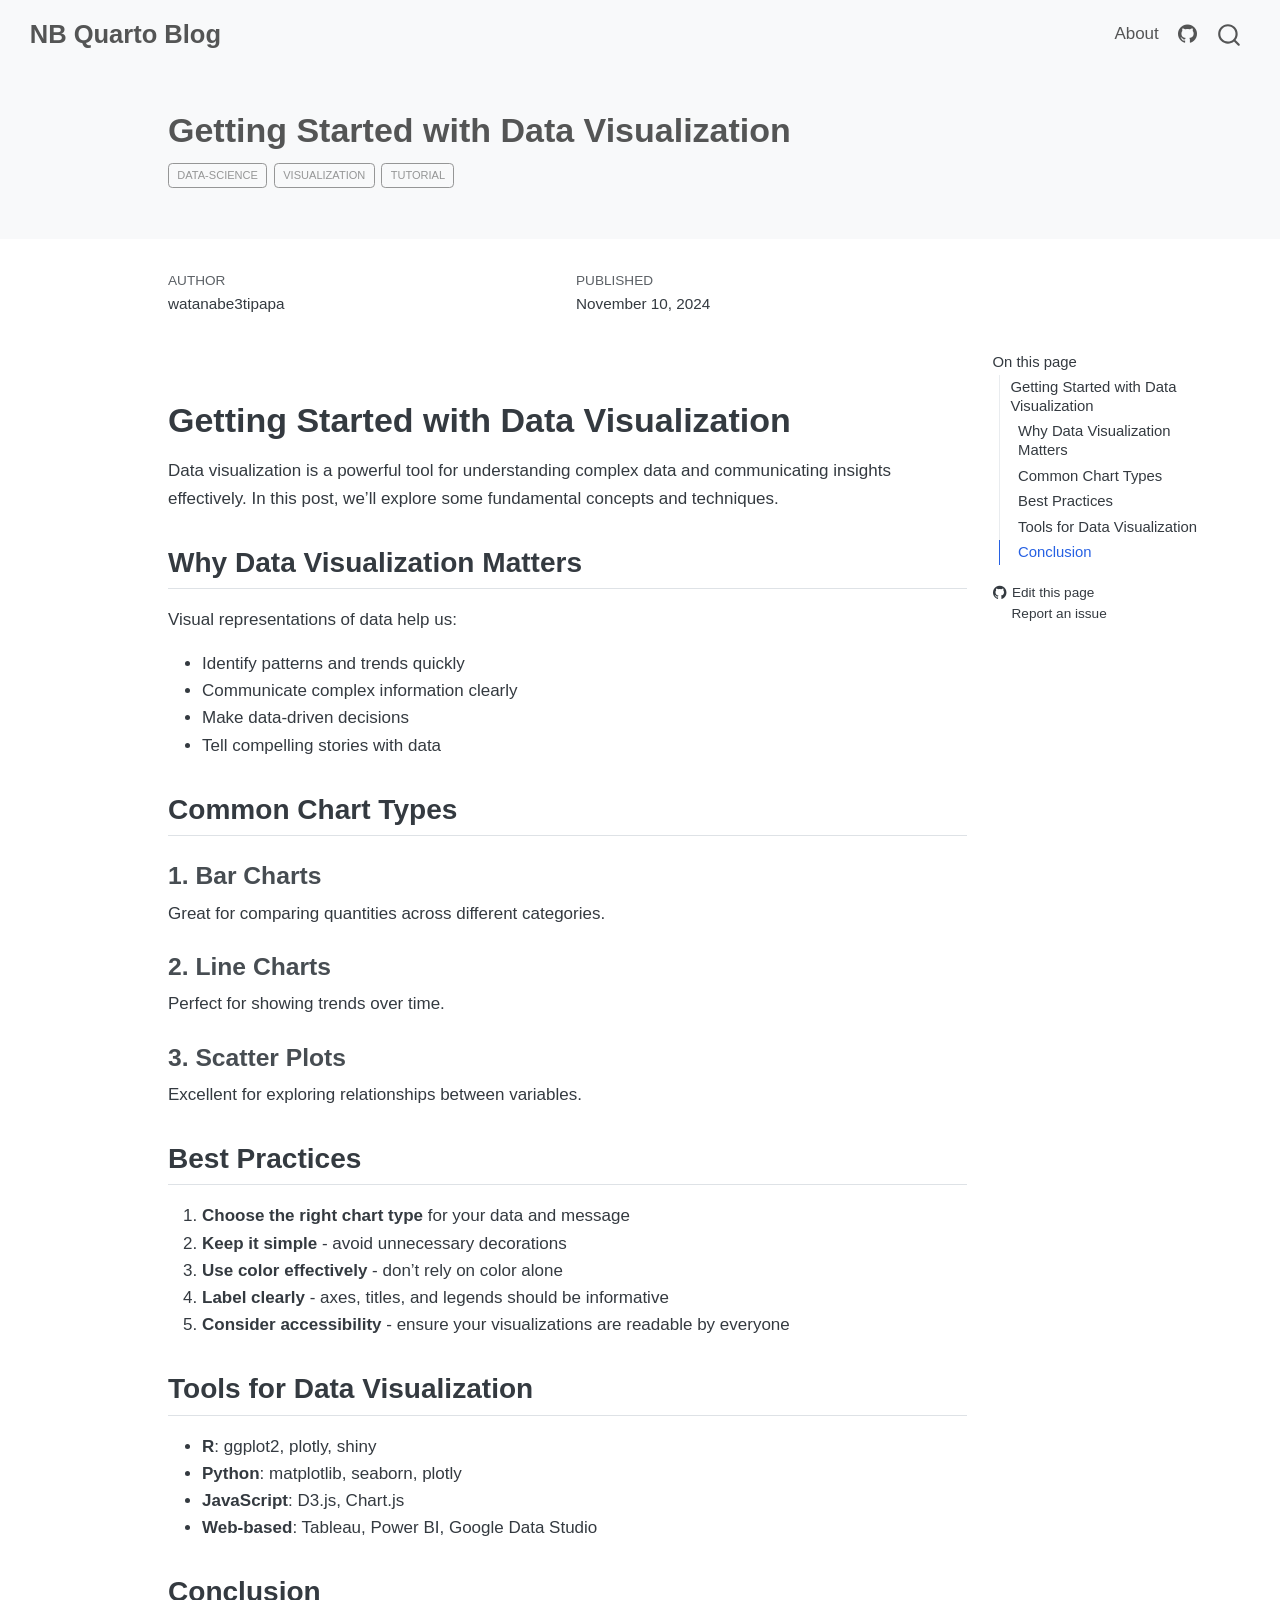
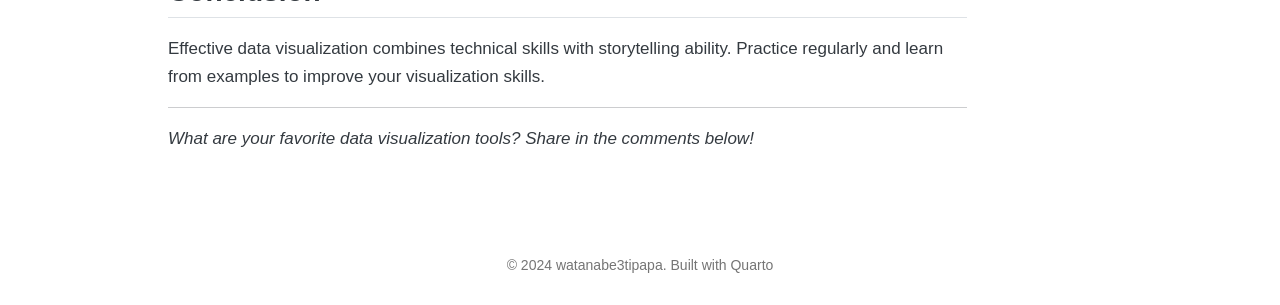
==== commit 26347326: "[nb] Commit" ====
--- a/docs/posts/data-visualization/index.html
+++ b/docs/posts/data-visualization/index.html
@@ -2,7 +2,7 @@
 <html xmlns="http://www.w3.org/1999/xhtml" lang="en" xml:lang="en"><head>
 
 <meta charset="utf-8">
-<meta name="generator" content="quarto-1.8.25">
+<meta name="generator" content="quarto-1.9.37">
 
 <meta name="viewport" content="width=device-width, initial-scale=1.0, user-scalable=yes">
 
@@ -11,6 +11,9 @@
 
 <title>Getting Started with Data Visualization – NB Quarto Blog</title>
 <style>
+/* Default styles provided by pandoc.
+** See https://pandoc.org/MANUAL.html#variables-for-html for config info.
+*/
 code{white-space: pre-wrap;}
 span.smallcaps{font-variant: small-caps;}
 div.columns{display: flex; gap: min(4vw, 1.5em);}
@@ -34,15 +37,14 @@
 <meta name="quarto:offset" content="../../">
 <script src="../../site_libs/quarto-html/quarto.js" type="module"></script>
 <script src="../../site_libs/quarto-html/tabsets/tabsets.js" type="module"></script>
-<script src="../../site_libs/quarto-html/axe/axe-check.js" type="module"></script>
 <script src="../../site_libs/quarto-html/popper.min.js"></script>
 <script src="../../site_libs/quarto-html/tippy.umd.min.js"></script>
 <script src="../../site_libs/quarto-html/anchor.min.js"></script>
 <link href="../../site_libs/quarto-html/tippy.css" rel="stylesheet">
-<link href="../../site_libs/quarto-html/quarto-syntax-highlighting-7b89279ff1a6dce999919e0e67d4d9ec.css" rel="stylesheet" id="quarto-text-highlighting-styles">
+<link href="../../site_libs/quarto-html/quarto-syntax-highlighting-7f8f88aac4f3542376d5c11b86a4c14d.css" rel="stylesheet" id="quarto-text-highlighting-styles">
 <script src="../../site_libs/bootstrap/bootstrap.min.js"></script>
 <link href="../../site_libs/bootstrap/bootstrap-icons.css" rel="stylesheet">
-<link href="../../site_libs/bootstrap/bootstrap-635a35c16803d16fd9db22f392043487.min.css" rel="stylesheet" append-hash="true" id="quarto-bootstrap" data-mode="light">
+<link href="../../site_libs/bootstrap/bootstrap-4d3f3448f837ff03356db176d8adb603.min.css" rel="stylesheet" append-hash="true" id="quarto-bootstrap" data-mode="light">
 <script id="quarto-search-options" type="application/json">{
   "location": "navbar",
   "copy-button": false,
@@ -92,8 +94,6 @@
     <nav class="navbar navbar-expand-lg " data-bs-theme="dark">
       <div class="navbar-container container-fluid">
       <div class="navbar-brand-container mx-auto">
-    <a href="../../index.html" class="navbar-brand navbar-brand-logo">
-    </a>
     <a class="navbar-brand" href="../../index.html">
     <span class="navbar-title">NB Quarto Blog</span>
     </a>
@@ -146,7 +146,7 @@
       <div>
       <div class="quarto-title-meta-heading">Published</div>
       <div class="quarto-title-meta-contents">
-        <p class="date">2024-11-10</p>
+        <p class="date">November 10, 2024</p>
       </div>
     </div>
     
@@ -316,7 +316,7 @@
     }
       var localhostRegex = new RegExp(/^(?:http|https):\/\/localhost\:?[0-9]*\//);
       var mailtoRegex = new RegExp(/^mailto:/);
-        var filterRegex = new RegExp("https:\/\/watanabe3tipapa\.github\.io\/quarto-blog");
+        var filterRegex = new RegExp("https:\/\/watanabe3tipapa\.github\.io\/nb-quarto-blog");
       var isInternal = (href) => {
           return filterRegex.test(href) || localhostRegex.test(href) || mailtoRegex.test(href);
       }
--- a/docs/site_libs/quarto-html/quarto-syntax-highlighting-7f8f88aac4f3542376d5c11b86a4c14d.css
+++ b/docs/site_libs/quarto-html/quarto-syntax-highlighting-7f8f88aac4f3542376d5c11b86a4c14d.css
@@ -0,0 +1,236 @@
+/* quarto syntax highlight colors */
+:root {
+  --quarto-hl-ot-color: #003B4F;
+  --quarto-hl-at-color: #657422;
+  --quarto-hl-ss-color: #20794D;
+  --quarto-hl-an-color: #5E5E5E;
+  --quarto-hl-fu-color: #4758AB;
+  --quarto-hl-st-color: #20794D;
+  --quarto-hl-cf-color: #003B4F;
+  --quarto-hl-op-color: #5E5E5E;
+  --quarto-hl-er-color: #AD0000;
+  --quarto-hl-bn-color: #AD0000;
+  --quarto-hl-al-color: #AD0000;
+  --quarto-hl-va-color: #111111;
+  --quarto-hl-bu-color: inherit;
+  --quarto-hl-ex-color: inherit;
+  --quarto-hl-pp-color: #AD0000;
+  --quarto-hl-in-color: #5E5E5E;
+  --quarto-hl-vs-color: #20794D;
+  --quarto-hl-wa-color: #5E5E5E;
+  --quarto-hl-do-color: #5E5E5E;
+  --quarto-hl-im-color: #00769E;
+  --quarto-hl-ch-color: #20794D;
+  --quarto-hl-dt-color: #AD0000;
+  --quarto-hl-fl-color: #AD0000;
+  --quarto-hl-co-color: #5E5E5E;
+  --quarto-hl-cv-color: #5E5E5E;
+  --quarto-hl-cn-color: #8f5902;
+  --quarto-hl-sc-color: #5E5E5E;
+  --quarto-hl-dv-color: #AD0000;
+  --quarto-hl-kw-color: #003B4F;
+}
+
+/* other quarto variables */
+:root {
+  --quarto-font-monospace: SFMono-Regular, Menlo, Monaco, Consolas, "Liberation Mono", "Courier New", monospace;
+}
+
+/* syntax highlight based on Pandoc's rules */
+pre > code.sourceCode > span {
+  color: #003B4F;
+}
+
+code.sourceCode > span {
+  color: #003B4F;
+}
+
+div.sourceCode,
+div.sourceCode pre.sourceCode {
+  color: #003B4F;
+}
+
+/* Normal */
+code span {
+  color: #003B4F;
+}
+
+/* Alert */
+code span.al {
+  color: #AD0000;
+  font-style: inherit;
+}
+
+/* Annotation */
+code span.an {
+  color: #5E5E5E;
+  font-style: inherit;
+}
+
+/* Attribute */
+code span.at {
+  color: #657422;
+  font-style: inherit;
+}
+
+/* BaseN */
+code span.bn {
+  color: #AD0000;
+  font-style: inherit;
+}
+
+/* BuiltIn */
+code span.bu {
+  font-style: inherit;
+}
+
+/* ControlFlow */
+code span.cf {
+  color: #003B4F;
+  font-weight: bold;
+  font-style: inherit;
+}
+
+/* Char */
+code span.ch {
+  color: #20794D;
+  font-style: inherit;
+}
+
+/* Constant */
+code span.cn {
+  color: #8f5902;
+  font-style: inherit;
+}
+
+/* Comment */
+code span.co {
+  color: #5E5E5E;
+  font-style: inherit;
+}
+
+/* CommentVar */
+code span.cv {
+  color: #5E5E5E;
+  font-style: italic;
+}
+
+/* Documentation */
+code span.do {
+  color: #5E5E5E;
+  font-style: italic;
+}
+
+/* DataType */
+code span.dt {
+  color: #AD0000;
+  font-style: inherit;
+}
+
+/* DecVal */
+code span.dv {
+  color: #AD0000;
+  font-style: inherit;
+}
+
+/* Error */
+code span.er {
+  color: #AD0000;
+  font-style: inherit;
+}
+
+/* Extension */
+code span.ex {
+  font-style: inherit;
+}
+
+/* Float */
+code span.fl {
+  color: #AD0000;
+  font-style: inherit;
+}
+
+/* Function */
+code span.fu {
+  color: #4758AB;
+  font-style: inherit;
+}
+
+/* Import */
+code span.im {
+  color: #00769E;
+  font-style: inherit;
+}
+
+/* Information */
+code span.in {
+  color: #5E5E5E;
+  font-style: inherit;
+}
+
+/* Keyword */
+code span.kw {
+  color: #003B4F;
+  font-weight: bold;
+  font-style: inherit;
+}
+
+/* Operator */
+code span.op {
+  color: #5E5E5E;
+  font-style: inherit;
+}
+
+/* Other */
+code span.ot {
+  color: #003B4F;
+  font-style: inherit;
+}
+
+/* Preprocessor */
+code span.pp {
+  color: #AD0000;
+  font-style: inherit;
+}
+
+/* SpecialChar */
+code span.sc {
+  color: #5E5E5E;
+  font-style: inherit;
+}
+
+/* SpecialString */
+code span.ss {
+  color: #20794D;
+  font-style: inherit;
+}
+
+/* String */
+code span.st {
+  color: #20794D;
+  font-style: inherit;
+}
+
+/* Variable */
+code span.va {
+  color: #111111;
+  font-style: inherit;
+}
+
+/* VerbatimString */
+code span.vs {
+  color: #20794D;
+  font-style: inherit;
+}
+
+/* Warning */
+code span.wa {
+  color: #5E5E5E;
+  font-style: italic;
+}
+
+.prevent-inlining {
+  content: "</";
+}
+
+/*# sourceMappingURL=789ad8cd35626ba772517505b42a116e.css.map */
